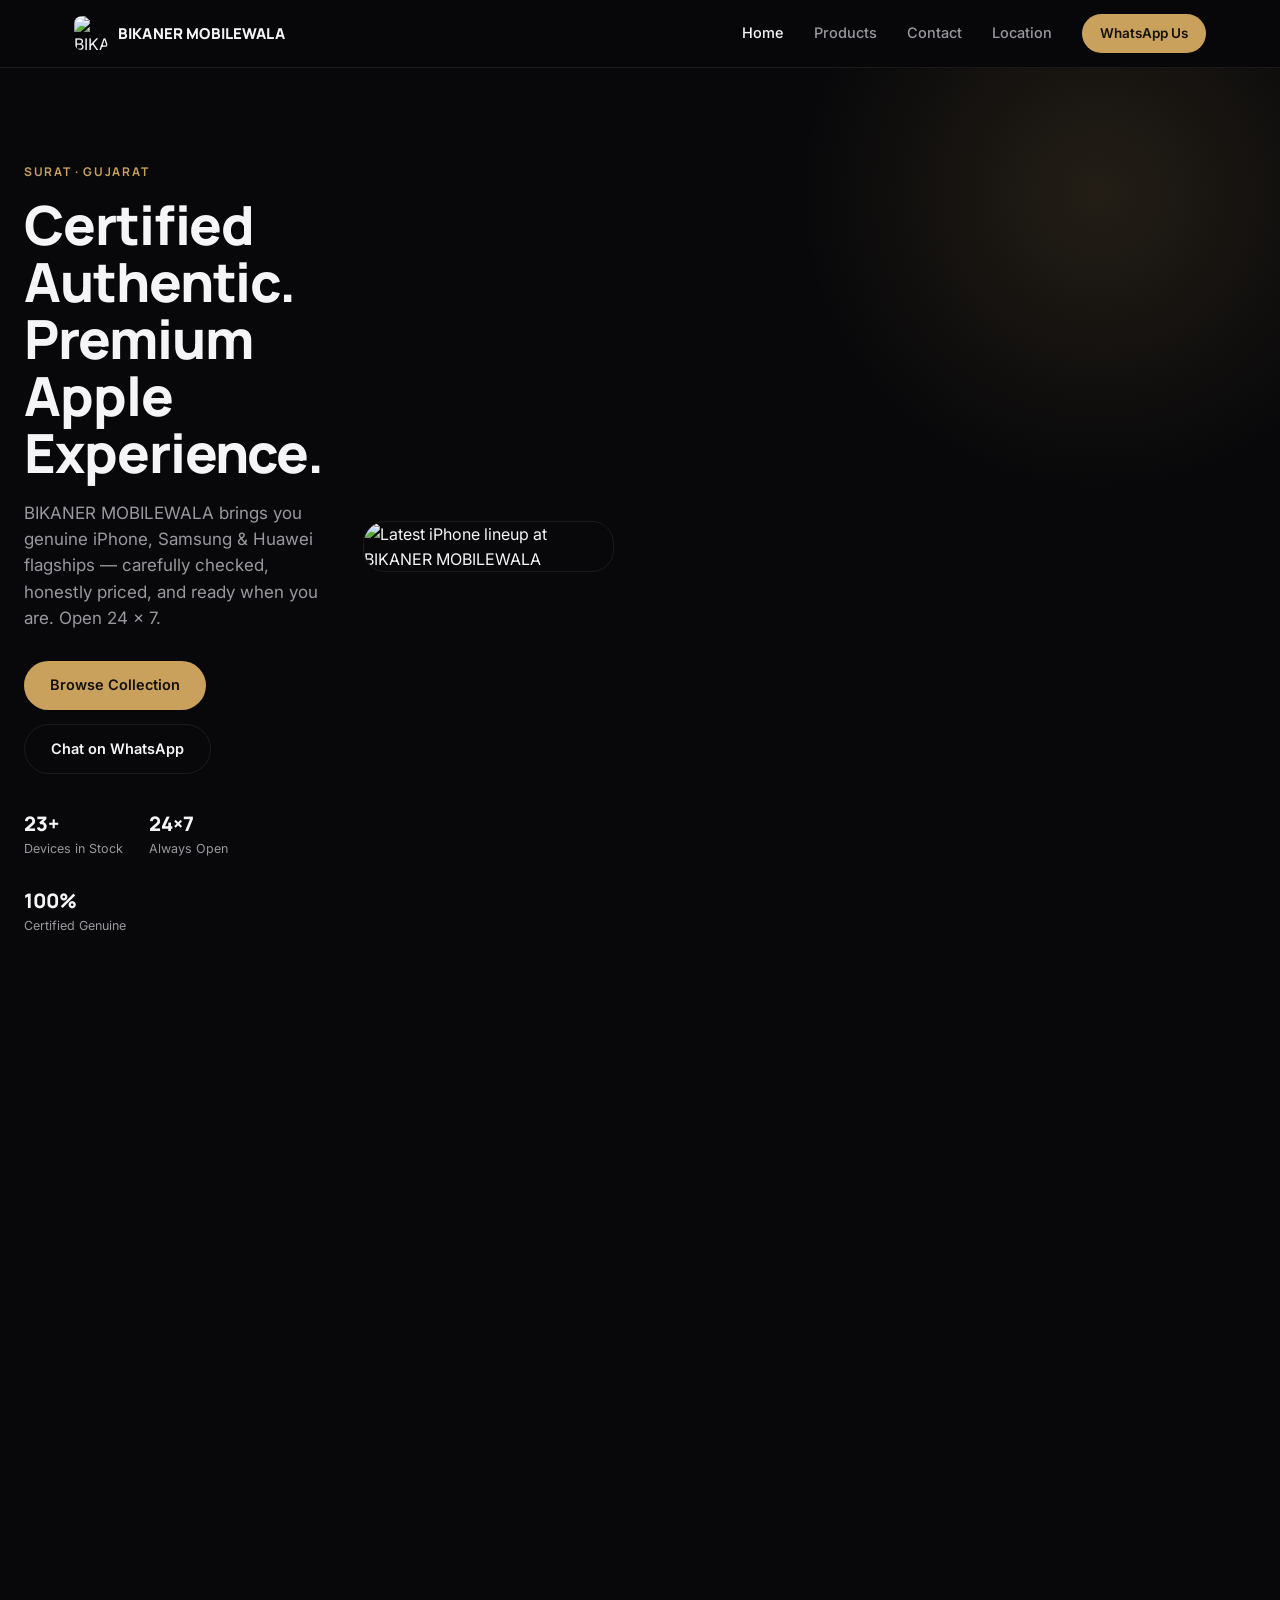
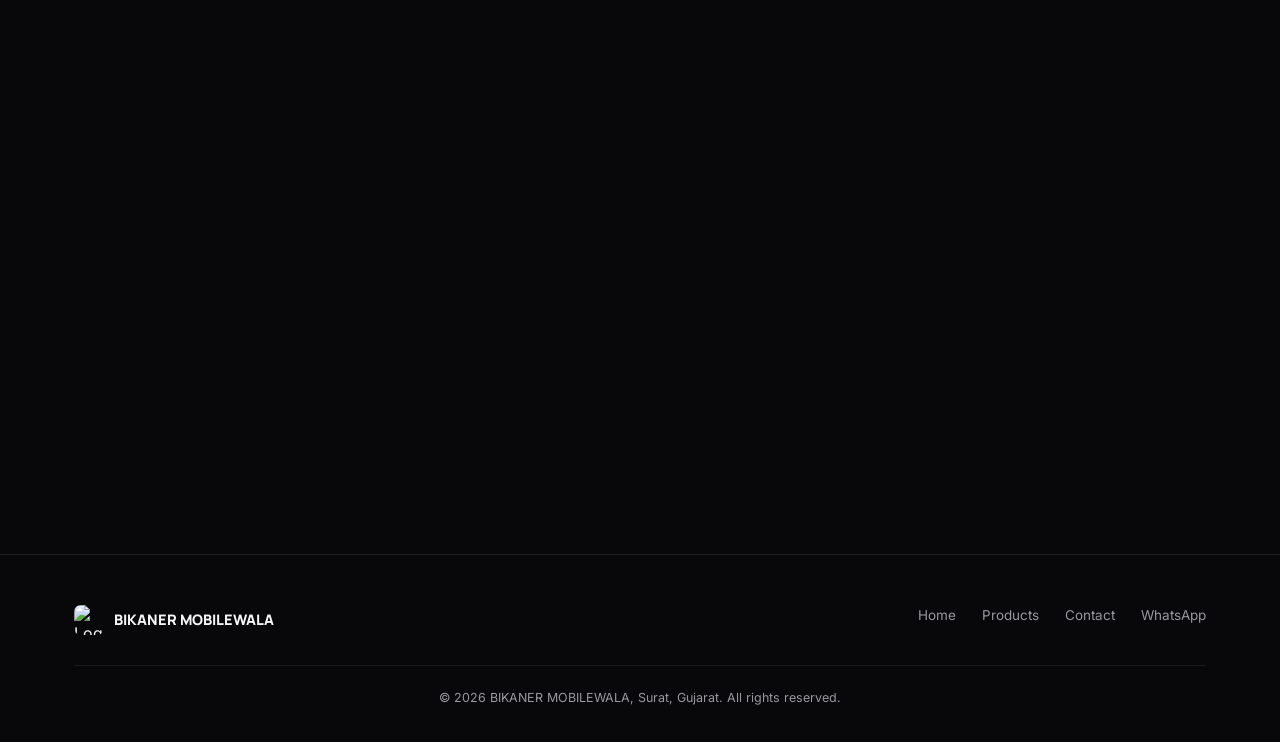
==== index.html @ f7a36e88 "Add files via upload" ====
<!DOCTYPE html>
<html lang="en">
<head>
<meta charset="UTF-8">
<meta name="viewport" content="width=device-width, initial-scale=1.0">
<title>BIKANER MOBILEWALA — Certified Authentic. Premium Apple Experience.</title>
<meta name="description" content="BIKANER MOBILEWALA, Surat — iPhone, Samsung & Huawei flagship devices. Certified authentic, premium experience. Open 24x7.">
<link rel="icon" href="https://i.ibb.co/1Y74N9p9/file-000000003fb0720893467d9180ab50aa.png">
<link rel="stylesheet" href="style.css">
</head>
<body>

<nav class="site-nav">
  <div class="nav-inner">
    <a href="index.html" class="brand">
      <img src="https://i.ibb.co/1Y74N9p9/file-000000003fb0720893467d9180ab50aa.png" alt="BIKANER MOBILEWALA logo">
      <span>BIKANER MOBILEWALA</span>
    </a>
    <div class="nav-links">
      <a href="index.html" class="active">Home</a>
      <a href="products.html">Products</a>
      <a href="contact.html">Contact</a>
      <a href="contact.html#map">Location</a>
      <a class="nav-cta" data-wa="+919925231505" target="_blank" rel="noopener">WhatsApp Us</a>
    </div>
    <button class="nav-toggle" aria-label="Toggle menu"><span></span><span></span><span></span></button>
  </div>
</nav>

<header class="hero">
  <div class="container" style="display:grid;grid-template-columns:1.05fr 0.95fr;gap:40px;align-items:center;">
    <div class="hero-copy">
      <span class="eyebrow">Surat · Gujarat</span>
      <h1>Certified Authentic.<br>Premium Apple Experience.</h1>
      <p class="lead">BIKANER MOBILEWALA brings you genuine iPhone, Samsung &amp; Huawei flagships — carefully checked, honestly priced, and ready when you are. Open 24 × 7.</p>
      <div class="btn-row">
        <a href="products.html" class="btn btn-gold">Browse Collection</a>
        <a data-wa="+919925231505" target="_blank" rel="noopener" class="btn btn-outline">Chat on WhatsApp</a>
      </div>
      <div class="trust-row">
        <div><strong>23+</strong>Devices in Stock</div>
        <div><strong>24×7</strong>Always Open</div>
        <div><strong>100%</strong>Certified Genuine</div>
      </div>
    </div>
    <div class="hero-media">
      <img src="https://i.ibb.co/QFFtLqLz/1783354100759.png" alt="Latest iPhone lineup at BIKANER MOBILEWALA">
    </div>
  </div>
</header>

<section class="rail-section reveal">
  <div class="container">
    <div class="rail-head">
      <h2>Fresh In Store</h2>
      <a href="products.html">View all products →</a>
    </div>
  </div>
  <div class="rail container" id="featured-rail" style="max-width:1180px;"></div>
</section>

<section class="about-section reveal">
  <div class="container about-grid">
    <div>
      <span class="eyebrow">About Us</span>
      <h2>Trusted for Genuine Devices in Surat</h2>
      <p>BIKANER MOBILEWALA is a Surat-based mobile store specializing in flagship Apple, Samsung and Huawei devices. Every unit is inspected before it reaches you — new, imported, or currently active — so you always know exactly what you're buying.</p>
      <p>No pressure, no confusion — just send us a query on WhatsApp and our team will walk you through pricing, warranty and availability in minutes.</p>
      <a data-wa="+919925231505" target="_blank" rel="noopener" class="btn btn-gold" style="margin-top:10px;">Talk to Us on WhatsApp</a>
    </div>
    <div class="stat-list">
      <div><strong>iPhone 17</strong><span>Series — full range in stock</span></div>
      <div><strong>iPhone 16 / 15</strong><span>Series — select colors &amp; storage</span></div>
      <div><strong>Samsung</strong><span>S24 Ultra, S25 Ultra, Z Fold 7</span></div>
      <div><strong>Huawei</strong><span>Mate XT Trifold</span></div>
    </div>
  </div>
</section>

<section class="reviews-section reveal">
  <div class="container">
    <span class="eyebrow">Customer Reviews</span>
    <h2 style="font-size:28px;margin-bottom:26px;">What Our Customers Say</h2>
    <div class="review-grid">
      <div class="review-card">
        <div class="review-stars">★★★★★</div>
        <p>"Bought my iPhone 17 Pro Max from here — genuine box seal, honest pricing, and quick delivery. Highly recommend BIKANER MOBILEWALA."</p>
        <div class="review-name">Rakesh Patel</div>
        <div class="review-loc">Surat, Gujarat</div>
      </div>
      <div class="review-card">
        <div class="review-stars">★★★★★</div>
        <p>"They're open 24x7 which is amazing — got my query answered on WhatsApp at midnight and picked up the phone the next morning."</p>
        <div class="review-name">Priya Shah</div>
        <div class="review-loc">Surat, Gujarat</div>
      </div>
      <div class="review-card">
        <div class="review-stars">★★★★★</div>
        <p>"Switched from Samsung to iPhone 16 Pro through them. Great condition, fair price, and they explained everything clearly."</p>
        <div class="review-name">Mohit Agarwal</div>
        <div class="review-loc">Surat, Gujarat</div>
      </div>
    </div>
  </div>
</section>

<footer>
  <div class="container">
    <div class="footer-grid">
      <a href="index.html" class="footer-brand">
        <img src="https://i.ibb.co/1Y74N9p9/file-000000003fb0720893467d9180ab50aa.png" alt="Logo">
        <span>BIKANER MOBILEWALA</span>
      </a>
      <div class="footer-links">
        <a href="index.html">Home</a>
        <a href="products.html">Products</a>
        <a href="contact.html">Contact</a>
        <a data-wa="+919925231505" target="_blank" rel="noopener">WhatsApp</a>
      </div>
    </div>
    <div class="footer-bottom">© 2026 BIKANER MOBILEWALA, Surat, Gujarat. All rights reserved.</div>
  </div>
</footer>

<script src="script.js"></script>
</body>
</html>
---- style.css ----
@import url('https://fonts.googleapis.com/css2?family=Manrope:wght@500;700;800&family=Inter:wght@400;500;600&display=swap');

:root {
  --bg: #08080a;
  --bg-elev: #111114;
  --bg-card: #16161b;
  --text: #f5f5f7;
  --text-muted: #98989f;
  --gold: #c9a15d;
  --gold-soft: rgba(201, 161, 93, 0.14);
  --line: rgba(255, 255, 255, 0.08);
  --radius: 16px;
}

* { box-sizing: border-box; margin: 0; padding: 0; }
html { scroll-behavior: smooth; }
body {
  background: var(--bg);
  color: var(--text);
  font-family: 'Inter', sans-serif;
  line-height: 1.55;
  -webkit-font-smoothing: antialiased;
}
img { max-width: 100%; display: block; }
a { color: inherit; text-decoration: none; }
h1, h2, h3, h4 { font-family: 'Manrope', sans-serif; font-weight: 800; letter-spacing: -0.02em; }
.container { width: 100%; max-width: 1180px; margin: 0 auto; padding: 0 24px; }
.eyebrow {
  display: inline-block; font-family: 'Manrope', sans-serif; font-weight: 700;
  font-size: 12px; letter-spacing: 0.14em; text-transform: uppercase;
  color: var(--gold); margin-bottom: 14px;
}
:focus-visible { outline: 2px solid var(--gold); outline-offset: 3px; }

/* ===== NAV ===== */
.site-nav {
  position: sticky; top: 0; z-index: 100;
  background: rgba(8, 8, 10, 0.82);
  backdrop-filter: blur(14px);
  border-bottom: 1px solid var(--line);
}
.nav-inner { display: flex; align-items: center; justify-content: space-between; padding: 14px 24px; max-width: 1180px; margin: 0 auto; }
.brand { display: flex; align-items: center; gap: 10px; }
.brand img { height: 34px; width: 34px; object-fit: contain; border-radius: 8px; }
.brand span { font-family: 'Manrope', sans-serif; font-weight: 800; font-size: 15px; letter-spacing: 0.01em; }
.nav-links { display: flex; align-items: center; gap: 30px; }
.nav-links a { font-size: 14.5px; color: var(--text-muted); font-weight: 500; transition: color 0.2s; }
.nav-links a:hover, .nav-links a.active { color: var(--text); }
.nav-cta {
  background: var(--gold); color: #14110a !important; padding: 9px 18px;
  border-radius: 999px; font-weight: 600 !important; font-size: 13.5px !important;
}
.nav-toggle { display: none; flex-direction: column; gap: 5px; background: none; border: none; cursor: pointer; padding: 6px; }
.nav-toggle span { width: 22px; height: 2px; background: var(--text); transition: 0.25s; }

/* ===== HERO ===== */
.hero {
  position: relative; overflow: hidden;
  padding: 90px 0 60px;
  display: grid; grid-template-columns: 1.05fr 0.95fr; align-items: center; gap: 40px;
}
.hero::before {
  content: ""; position: absolute; top: -20%; right: -10%; width: 620px; height: 620px;
  background: radial-gradient(circle, var(--gold-soft) 0%, transparent 68%);
  pointer-events: none;
}
.hero-copy h1 { font-size: clamp(34px, 5vw, 54px); line-height: 1.06; margin-bottom: 18px; }
.hero-copy p.lead { font-size: 17px; color: var(--text-muted); max-width: 460px; margin-bottom: 30px; }
.btn-row { display: flex; gap: 14px; flex-wrap: wrap; }
.btn {
  display: inline-flex; align-items: center; gap: 8px; padding: 13px 26px; border-radius: 999px;
  font-weight: 600; font-size: 14.5px; transition: transform 0.2s, background 0.2s, border-color 0.2s;
}
.btn-gold { background: var(--gold); color: #14110a; }
.btn-gold:hover { transform: translateY(-2px); }
.btn-outline { border: 1px solid var(--line); color: var(--text); }
.btn-outline:hover { border-color: var(--gold); color: var(--gold); }
.hero-media { position: relative; z-index: 1; }
.hero-media img { border-radius: 22px; border: 1px solid var(--line); }
.trust-row { display: flex; gap: 26px; margin-top: 34px; flex-wrap: wrap; }
.trust-row div { font-size: 12.5px; color: var(--text-muted); }
.trust-row strong { display: block; font-family: 'Manrope', sans-serif; font-size: 20px; color: var(--text); font-weight: 800; }

/* ===== RAIL ===== */
.rail-section { padding: 70px 0 20px; }
.rail-head { display: flex; align-items: baseline; justify-content: space-between; margin-bottom: 26px; flex-wrap: wrap; gap: 10px; }
.rail-head h2 { font-size: 28px; }
.rail-head a { font-size: 13.5px; color: var(--gold); font-weight: 600; }
.rail {
  display: flex; gap: 18px; overflow-x: auto; padding: 6px 24px 26px; margin: 0 -24px;
  scroll-snap-type: x mandatory;
}
.rail::-webkit-scrollbar { height: 6px; }
.rail::-webkit-scrollbar-thumb { background: var(--line); border-radius: 10px; }
.rail .p-card { min-width: 235px; scroll-snap-align: start; }

/* ===== PRODUCT CARD ===== */
.p-card {
  background: var(--bg-card); border: 1px solid var(--line); border-radius: var(--radius);
  overflow: hidden; position: relative; transition: border-color 0.25s, transform 0.25s;
}
.p-card::before {
  content: ""; position: absolute; inset: 0; border-radius: var(--radius); padding: 1px;
  background: linear-gradient(135deg, var(--gold), transparent 40%);
  -webkit-mask: linear-gradient(#fff 0 0) content-box, linear-gradient(#fff 0 0);
  -webkit-mask-composite: xor; mask-composite: exclude;
  opacity: 0; transition: opacity 0.25s; pointer-events: none;
}
.p-card:hover { transform: translateY(-4px); }
.p-card:hover::before { opacity: 1; }
.p-media { position: relative; aspect-ratio: 1/1; background: #0f0f12; }
.p-media img { width: 100%; height: 100%; object-fit: cover; }
.p-badge {
  position: absolute; top: 10px; left: 10px; background: rgba(8,8,10,0.75); backdrop-filter: blur(4px);
  border: 1px solid var(--gold-soft); color: var(--gold); font-size: 10.5px; font-weight: 700;
  text-transform: uppercase; letter-spacing: 0.06em; padding: 4px 9px; border-radius: 999px; z-index: 2;
}
.p-info { padding: 16px 16px 18px; }
.p-info h3 { font-size: 15.5px; margin-bottom: 3px; }
.p-spec { font-size: 12.5px; color: var(--text-muted); margin-bottom: 14px; }
.p-cta {
  display: inline-flex; align-items: center; gap: 6px; font-size: 13px; font-weight: 600;
  color: var(--text); border: 1px solid var(--line); padding: 8px 14px; border-radius: 999px;
  transition: border-color 0.2s, color 0.2s;
}
.p-cta:hover { border-color: var(--gold); color: var(--gold); }
.p-card.out-of-stock .p-media img { filter: grayscale(1); opacity: 0.5; }
.p-card.out-of-stock .p-info h3,
.p-card.out-of-stock .p-info .p-spec { opacity: 0.5; }
.badge-out { color: #ff8a8a; border-color: rgba(255, 138, 138, 0.3); }
.p-cta-disabled { color: var(--text-muted); border-color: var(--line); cursor: not-allowed; opacity: 0.7; }

/* ===== GRID ===== */
.grid-section { padding: 50px 0 90px; }
.filter-bar { display: flex; gap: 10px; flex-wrap: wrap; margin-bottom: 32px; }
.filter-btn {
  background: transparent; border: 1px solid var(--line); color: var(--text-muted);
  padding: 8px 18px; border-radius: 999px; font-size: 13px; font-weight: 600; cursor: pointer;
  transition: 0.2s;
}
.filter-btn:hover { color: var(--text); border-color: var(--text-muted); }
.filter-btn.active { background: var(--gold); color: #14110a; border-color: var(--gold); }
.product-grid { display: grid; grid-template-columns: repeat(4, 1fr); gap: 22px; }

/* ===== ABOUT ===== */
.about-section { padding: 90px 0; border-top: 1px solid var(--line); }
.about-grid { display: grid; grid-template-columns: 1fr 1fr; gap: 60px; align-items: start; }
.about-grid h2 { font-size: 30px; margin-bottom: 18px; }
.about-grid p { color: var(--text-muted); margin-bottom: 16px; font-size: 15.5px; }
.stat-list { display: grid; grid-template-columns: 1fr 1fr; gap: 24px; }
.stat-list div { border-left: 2px solid var(--gold); padding-left: 16px; }
.stat-list strong { display: block; font-family: 'Manrope'; font-size: 26px; font-weight: 800; }
.stat-list span { font-size: 12.5px; color: var(--text-muted); }

/* ===== REVIEWS ===== */
.reviews-section { padding: 20px 0 90px; }
.review-grid { display: grid; grid-template-columns: repeat(3, 1fr); gap: 22px; }
.review-card { background: var(--bg-card); border: 1px solid var(--line); border-radius: var(--radius); padding: 26px; }
.review-stars { color: var(--gold); font-size: 14px; margin-bottom: 12px; letter-spacing: 2px; }
.review-card p { color: var(--text); font-size: 14.5px; margin-bottom: 16px; }
.review-name { font-family: 'Manrope'; font-weight: 700; font-size: 13.5px; }
.review-loc { font-size: 12px; color: var(--text-muted); }

/* ===== CONTACT ===== */
.contact-hero { padding: 80px 0 40px; text-align: center; }
.contact-hero h1 { font-size: clamp(32px, 4.5vw, 46px); margin-bottom: 14px; }
.contact-hero p { color: var(--text-muted); max-width: 520px; margin: 0 auto; }
.contact-grid { display: grid; grid-template-columns: repeat(3, 1fr); gap: 20px; padding: 40px 0; }
.contact-card {
  background: var(--bg-card); border: 1px solid var(--line); border-radius: var(--radius);
  padding: 28px; transition: border-color 0.25s, transform 0.25s;
}
.contact-card:hover { border-color: var(--gold-soft); transform: translateY(-3px); }
.contact-card .ico { width: 42px; height: 42px; border-radius: 10px; background: var(--gold-soft); display: flex; align-items: center; justify-content: center; color: var(--gold); font-size: 19px; margin-bottom: 16px; }
.contact-card h3 { font-size: 16px; margin-bottom: 8px; }
.contact-card p, .contact-card a { color: var(--text-muted); font-size: 14px; display: block; }
.contact-card a.hl { color: var(--gold); font-weight: 600; margin-top: 4px; }
.map-wrap { border-radius: var(--radius); overflow: hidden; border: 1px solid var(--line); margin: 20px 0 90px; filter: grayscale(0.4) invert(0.92) contrast(0.9); }
.map-wrap iframe { width: 100%; height: 380px; border: 0; display: block; }

/* ===== FOOTER ===== */
footer { border-top: 1px solid var(--line); padding: 50px 0 34px; }
.footer-grid { display: flex; justify-content: space-between; flex-wrap: wrap; gap: 30px; margin-bottom: 30px; }
.footer-brand { display: flex; align-items: center; gap: 10px; }
.footer-brand img { height: 30px; width: 30px; border-radius: 7px; }
.footer-brand span { font-family: 'Manrope'; font-weight: 800; font-size: 14.5px; }
.footer-links { display: flex; gap: 26px; flex-wrap: wrap; }
.footer-links a { font-size: 13.5px; color: var(--text-muted); }
.footer-links a:hover { color: var(--gold); }
.footer-bottom { border-top: 1px solid var(--line); padding-top: 22px; font-size: 12.5px; color: var(--text-muted); text-align: center; }

/* ===== REVEAL ===== */
.reveal { opacity: 0; transform: translateY(18px); transition: opacity 0.6s ease, transform 0.6s ease; }
.reveal.in-view { opacity: 1; transform: translateY(0); }
@media (prefers-reduced-motion: reduce) {
  .reveal { opacity: 1; transform: none; transition: none; }
  html { scroll-behavior: auto; }
}

/* ===== RESPONSIVE ===== */
@media (max-width: 860px) {
  .hero { grid-template-columns: 1fr; padding-top: 30px; }
  .hero-media { order: -1; }
  .about-grid { grid-template-columns: 1fr; gap: 30px; }
  .review-grid { grid-template-columns: 1fr; }
  .contact-grid { grid-template-columns: 1fr; }
  .product-grid { grid-template-columns: repeat(2, 1fr); }
  .nav-links {
    position: absolute; top: 100%; left: 0; right: 0; background: var(--bg-elev);
    flex-direction: column; align-items: flex-start; gap: 0; border-bottom: 1px solid var(--line);
    max-height: 0; overflow: hidden; transition: max-height 0.3s ease;
  }
  .nav-links.open { max-height: 400px; }
  .nav-links a { width: 100%; padding: 14px 24px; border-top: 1px solid var(--line); }
  .nav-toggle { display: flex; }
}
@media (max-width: 520px) {
  .product-grid { grid-template-columns: 1fr 1fr; gap: 14px; }
  .trust-row { gap: 18px; }
}
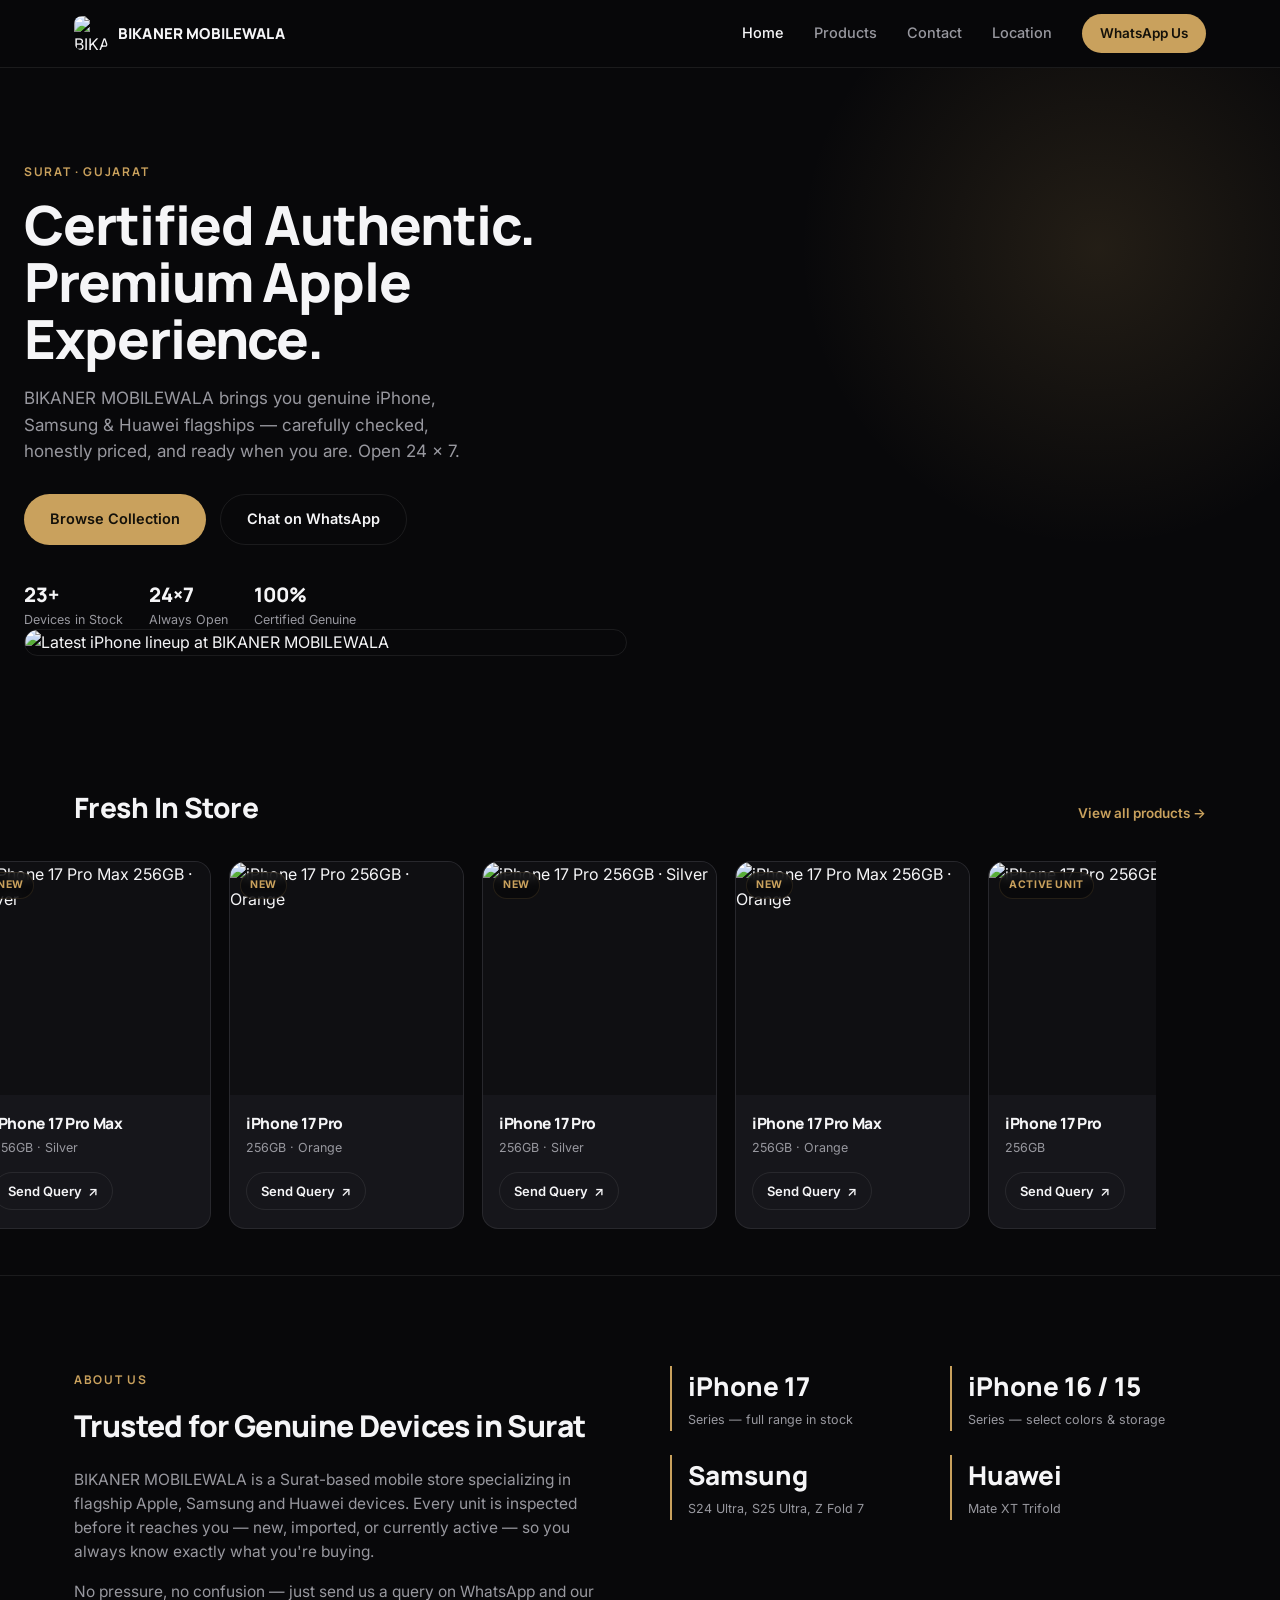
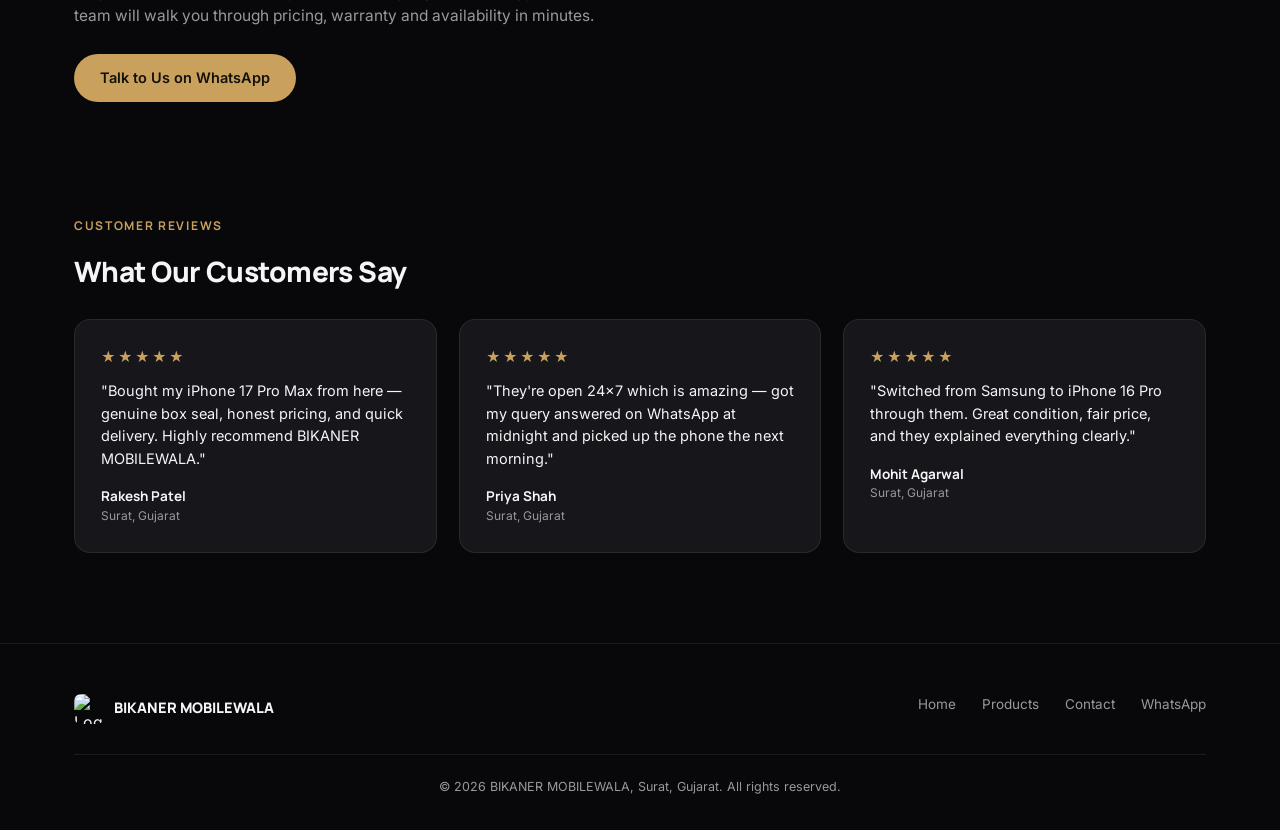
==== commit d317c3a9: "Add files via upload" ====
--- a/index.html
+++ b/index.html
@@ -28,7 +28,7 @@
 </nav>
 
 <header class="hero">
-  <div class="container" style="display:grid;grid-template-columns:1.05fr 0.95fr;gap:40px;align-items:center;">
+  <div class="container hero-grid">
     <div class="hero-copy">
       <span class="eyebrow">Surat · Gujarat</span>
       <h1>Certified Authentic.<br>Premium Apple Experience.</h1>
